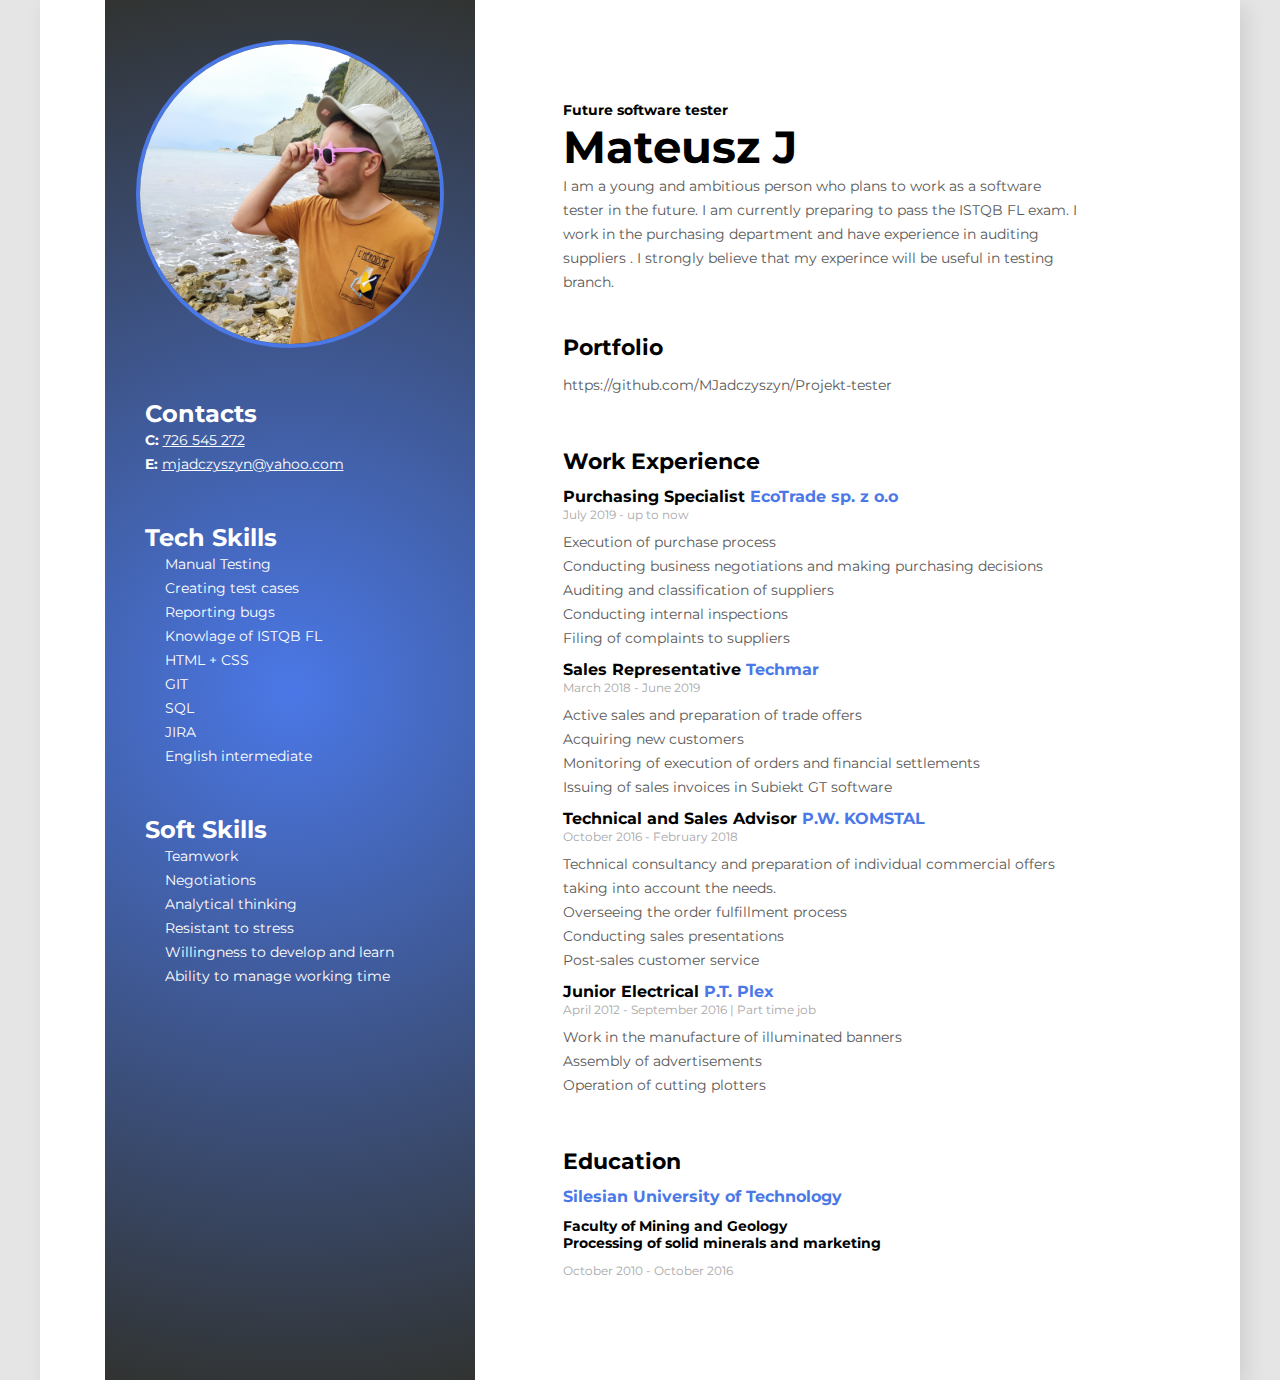
==== CV/index.html @ a484b57c "Add files via upload" ====
<!DOCTYPE html>
<html lang="pl">
  <head>
    <meta charset="UTF-8" />
    <meta http-equiv="X-UA-Compatible" content="IE=edge" />
    <meta name="viewport" content="width=device-width, initial-scale=1.0" />
    <title>Mateusz Jadczszyn CV</title>

    <link rel="preconnect" href="https://fonts.googleapis.com" />
    <link rel="preconnect" href="https://fonts.gstatic.com" crossorigin />
    <link
      href="https://fonts.googleapis.com/css2?family=Montserrat:wght@400;700&display=swap"
      rel="stylesheet"
    />

    <link href="style.css" rel="stylesheet" />
  </head>
  <body>
    <div class="wrapper">
      <main>
        <div class="main-description">
          <h2 class="job-title"> Future software tester</h2>
          <h1>Mateusz J</h1>
          <p class="description">
            I am a young and ambitious person who plans to work as a software tester in the future. 
            I am currently preparing to pass the ISTQB FL exam. 
            I work in the purchasing department and have experience in auditing suppliers&nbsp.
            I strongly believe that my experince will be useful in testing branch.
          </p>
        </div>

        <div class="projects">
          <h2 class="header-primary">Portfolio</h2>
              <a class="list-primary-item" href="https://github.com/MJadczyszyn/Projekt-tester"
                >https://github.com/MJadczyszyn/Projekt-tester</a>

        </div>

        <div class="work-experience">
          <h2 class="header-primary">Work Experience</h2>
          <h3 class="job-name">Purchasing Specialist <span class="highlight"><a class="link" href="https://www.ecotrade.pl/">EcoTrade sp. z o.o</a></span></h3>      
          <p class="job-date">July 2019 - up to now</p>
          <ul class="job-list">
            <li>Execution of purchase process</li>
            <li>Conducting business negotiations and making purchasing decisions</li>
            <li>Auditing and classification of suppliers</li>
            <li>Conducting internal inspections</li>
            <li>Filing of complaints to suppliers</li>
          </ul>
        </div>

        <div class="work-experience">
          <h3 class="job-name">Sales Representative <span class="highlight"><a class="link" href="http://www.techmar.az.pl/">Techmar</a></span></h3>
          <p class="job-date">March 2018 - June 2019</p>
          <ul class="job-list">
            <li>Active sales and preparation of trade offers</li>
            <li>Acquiring new customers</li>
            <li>Monitoring of execution of orders and financial settlements</li>
            <li>Issuing of sales invoices in Subiekt GT software</li>
          </ul>
        </div>

        <div class="work-experience">
          <h3 class="job-name">Technical and Sales Advisor <span class="highlight"><a class="link" href="https://pwkomstal.pl/">P.W. KOMSTAL</a></span></h3>
          <p class="job-date">October 2016 - February 2018</p>
          <ul class="job-list">
            <li>Technical consultancy and preparation of individual commercial offers taking into account the needs.</li>
            <li>Overseeing the order fulfillment process</li>
            <li>Conducting sales presentations</li>
            <li>Post-sales customer service</li>
          </ul>
        </div>

        <div class="work-experience">
          <h3 class="job-name">Junior Electrical <span class="highlight"><a class="link" href="https://plex.com.pl">P.T. Plex</a></span></h3>
          <p class="job-date">April 2012 - September 2016 | Part time job</p>
          <ul class="job-list">
            <li>Work in the manufacture of illuminated banners</li>
            <li>Assembly of advertisements</li>
            <li>Operation of cutting plotters</li>
          </ul>
        </div>

        <div class="school-div">
          <h2 class="header-primary">Education</h2>
          <h3 class="school-name"><span class="highlight"></span><a class="link" href="https://www-arch.polsl.pl/Wydzialy/RG/Strony/witamy.aspx">Silesian University of Technology</a></span></h3>
          <h4 class="school-type">Faculty of Mining and Geology <br/> Processing of solid minerals and marketing</h4>
          <p class="school-date">October 2010 - October 2016</p>
        </div>

      </main>

      <aside>
        <img
          class="cvphoto"
          src="photo4.jpg"
          width="300"
          height="300"
          alt="Zdjęcie Mateusz J"
        />

        <div class="contact-block">
          <h2 class="header-secondary">Contacts</h2>
          <p class="contact-links">
            <span class="bold">C:</span>
            <a class="contact-links" href="tel: 726 545 272"
              >726 545 272</a><br />
            <span class="bold">E:</span>
            <a class="contact-links" href="mailto:mjadczyszyn@yahoo.com">
              mjadczyszyn@yahoo.com</a>
          </p>
          </div>

         <div class="Tech-Skills-Block">
          <h2 class="header-secondary">Tech Skills</h2>
          <ul class="list-secondary">
            <li><span class="list-secondary-item">Manual Testing</span></li><span></span>

            <li><span class="list-secondary-item">Creating test cases</span></li><span></span>
            <li><span class="list-secondary-item">Reporting bugs</span></li><span></span>
            <li><span class="list-secondary-item">Knowlage of ISTQB FL</span></li><span></span>
            <li><span class="list-secondary-item">HTML + CSS</span></li><span>
            <li><span class="list-secondary-item">GIT</span></li>

           

            <li><span class="list-secondary-item">SQL</span></li>
            <li><span class="list-secondary-item">JIRA</span></li>
            <li><span class="list-secondary-item">English intermediate</span></li><span></span>
          </ul>
          </div>

          <div class="Soft-Skills-Block">
          <h2 class="header-secondary">Soft Skills</h2>
          <ul class="list-secondary">
            <li><span class="list-secondary-item">Teamwork</span></li>
            <li><span class="list-secondary-item">Negotiations</span></li>
            <li><span class="list-secondary-item">Analytical thinking</span></li>
            <li><span class="list-secondary-item">Resistant to stress</span></li>
            <li><span class="list-secondary-item">Willingness to develop and learn</span></li>
            <li><span class="list-secondary-item">Ability to manage working time</span></li>

          </ul>
        </div>
      </aside>
    </div>
  </body>
</html>
---- CV/style.css ----
body {
  font-family: "Montserrat", sans-serif;
  background: #e5e5e5;
}

.wrapper {
  display: flex;
  flex-direction: row-reverse;
  justify-content: center;
  width: 1200px;
  margin: 0 auto;
  background: white;
  box-shadow: 6px 6px 20px rgba(0, 0, 0, 0.1);
}

aside {
  width: 370px;
  background: radial-gradient( circle, 
  rgba(75, 120, 231, 1) 0%, 
  rgb(49, 51, 49) 100% );
}

.cvphoto {
  margin-top: 40px;
    display: block;
    margin-left: auto;
    margin-right: auto;
    border-radius: 50%;
    border: 4px solid rgba(75, 120, 231, 1)
}

.header-secondary {
  color: white;
}

.contact-links {
  color: white;
  font-size: 14px;
  line-height: 24px;
}

.bold {
  font-weight: 700;
}

.list-secondary {
  color: #fb6d3a;
  font-size: 14px;
  line-height: 24px;
  margin-left: 0;
  margin-right: 20px;
  padding-left: 20px;
}

.list-secondary-item {
  color: white;
}

.contact-block {
  margin-top: 51px;
  margin-left: 40px;
}

.Tech-Skills-Block {
  margin-top: 47px;
  margin-left: 40px;
}

.Soft-Skills-Block {
  margin-top: 47px;
  margin-left: 40px;
}

main {
  padding: 102px 88px 102px 88px;
}

.main-description {
  width: 520px;
}

.job-title {
  font-weight: 700;
  font-size: 14px;
  line-height: 17px;
}

h1 {
  font-weight: 700;
  font-size: 45px;
  line-height: 55px;
}

.description {
  font-weight: 400;
  font-size: 14px;
  line-height: 24px;
  color: #595959;
  margin-bottom: 40px;
}

.projects {
  width: 485px;
  margin-bottom: 51px;
}

.list-primary {
  font-weight: 700;
  font-size: 14px;
  line-height: 24px;
  color: #000;
  padding-left: 20px;
  list-style-position: inside;
}

.list-primary-item {
  font-weight: 400;
  font-size: 14px;
  line-height: 24px;
  color: #595959;
  text-decoration: none;
}

.header-primary {
  font-weight: 700;
  font-size: 22px;
  line-height: 27px;
  margin-bottom: 12px;
}

.job-name {
  font-weight: 700;
  font-size: 16px;
  line-height: 20px;
  margin-top: 10px;
}

.highlight {
  color: rgba(75, 120, 231, 1)
}

.job-date {
  font-weight: 400;
  font-size: 12px;
  line-height: 15px;
  color: #a8a8a8;
  margin-bottom: 8px;
}

.job-list {
  width: 510px
  font-weight: 400;
  font-size: 14px;
  line-height: 24px;
  color: #595959;
  padding-left: 0px;
}

.work-experience {
  width: 525px;
}

.school-div {
  margin-top: 51px;
}

.school-name {
  font-weight: 700;
  font-size: 16px;
  line-height: 20px;
  margin-top: 10px;
}

.school-type {
  font-weight: 700;
  font-size: 14px;
  line-height: 17px;
  margin-top: 11px;
}

.school-date {
  font-weight: 400;
  font-size: 12px;
  line-height: 15px;
  color: #a8a8a8;
  margin-top: 11px;
}

.profess-cover .prog-row div {
  padding: 0px;
}
.progress {
  display: -webkit-box;
  display: -ms-flexbox;
  display: flex;
  height: 1rem;
  overflow: hidden;
  font-size: .75rem;
  background-color: #e9ecef;
  border-radius: 0.25rem;
}
* {
  margin: 0px;
  padding: 0px;
  list-style: none;
}

.progress-bar {
  display: -webkit-box;
  display: -ms-flexbox;
  display: flex;
  -webkit-box-orient: vertical;
  -webkit-box-direction: normal;
  -ms-flex-direction: column;
  flex-direction: column;
  -webkit-box-pack: center;
  -ms-flex-pack: center;
  justify-content: center;
  color: #fb6d3a
  text-align: center;
  background-color: #fb6d3a;
  transition: width .6s ease;
}
* {
  margin: 0px;
  padding: 0px;
  list-style: none;
}

.link:link {
  color: rgba(75, 120, 231, 1);
  text-decoration: none;
}

a:hover {
  color: #fb6d3a
}

.link:visited {
  color: rgba(75, 120, 231, 1)
}

.link:hover {
  color: #fb6d3a
}
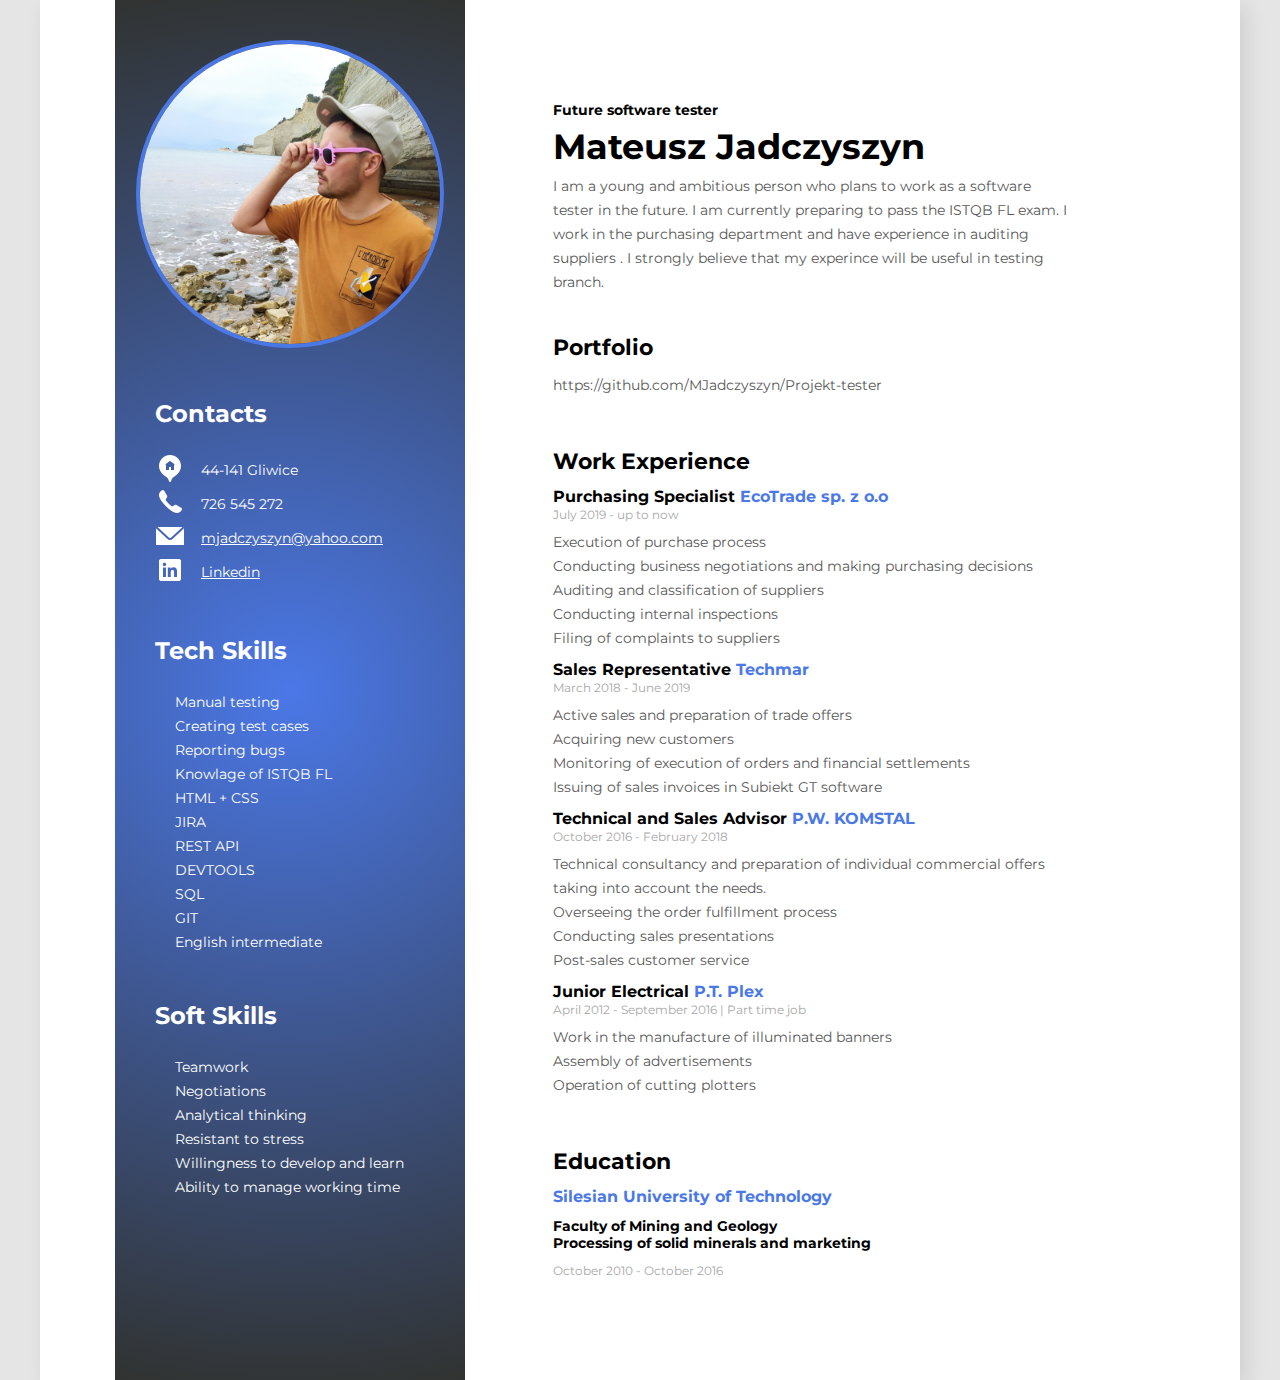
==== commit 89dd30bf: "Update" ====
--- a/CV/index.html
+++ b/CV/index.html
@@ -20,7 +20,7 @@
       <main>
         <div class="main-description">
           <h2 class="job-title"> Future software tester</h2>
-          <h1>Mateusz J</h1>
+          <h1>Mateusz Jadczyszyn</h1>
           <p class="description">
             I am a young and ambitious person who plans to work as a software tester in the future. 
             I am currently preparing to pass the ISTQB FL exam. 
@@ -102,30 +102,61 @@
         <div class="contact-block">
           <h2 class="header-secondary">Contacts</h2>
           <p class="contact-links">
-            <span class="bold">C:</span>
-            <a class="contact-links" href="tel: 726 545 272"
-              >726 545 272</a><br />
-            <span class="bold">E:</span>
-            <a class="contact-links" href="mailto:mjadczyszyn@yahoo.com">
-              mjadczyszyn@yahoo.com</a>
-          </p>
+            
+            <div class="container">
+              <div class="image">
+                <img src="icons8-home-address-30.png">
+              </div>
+              <div class="contact-links">
+                <p> 44-141 Gliwice </p>
+              </div>
+            </div>
+
+            <div class="container">
+              <div class="image">
+                <img src="icons8-phone-30 (1).png">
+              </div>
+              <div class="contact-links">
+                <p>726 545 272</p>
+              </div>
+            </div>
+
+          <div class="container">
+            <div class="image">
+              <img src="icons8-mail-30 (1).png">
+            </div>
+            <div class="contact-links">
+              <p> <a class="contact-links" href="mailto:mjadczyszyn@yahoo.com">
+                mjadczyszyn@yahoo.com</a></p>
+            </div>
+          </div>
+
+          <div class="container">
+            <div class="image">
+              <img src="icons8-linkedin-30.png">
+            </div>
+            <div class="contact-links">
+              <p><a class="contact-links" href="https://www.linkedin.com/in/m-jadczyszyn/">
+                Linkedin</a></p>
+            </div>
+          </div>
+
           </div>
 
          <div class="Tech-Skills-Block">
           <h2 class="header-secondary">Tech Skills</h2>
           <ul class="list-secondary">
-            <li><span class="list-secondary-item">Manual Testing</span></li><span></span>
+            <li><span class="list-secondary-item">Manual testing</span></li><span></span>
 
             <li><span class="list-secondary-item">Creating test cases</span></li><span></span>
             <li><span class="list-secondary-item">Reporting bugs</span></li><span></span>
             <li><span class="list-secondary-item">Knowlage of ISTQB FL</span></li><span></span>
             <li><span class="list-secondary-item">HTML + CSS</span></li><span>
+            <li><span class="list-secondary-item">JIRA</span></li>
+            <li><span class="list-secondary-item">REST API</span></li>
+            <li><span class="list-secondary-item">DEVTOOLS</span></li>
+            <li><span class="list-secondary-item">SQL</span></li>
             <li><span class="list-secondary-item">GIT</span></li>
-
-           
-
-            <li><span class="list-secondary-item">SQL</span></li>
-            <li><span class="list-secondary-item">JIRA</span></li>
             <li><span class="list-secondary-item">English intermediate</span></li><span></span>
           </ul>
           </div>
--- a/CV/style.css
+++ b/CV/style.css
@@ -14,7 +14,7 @@
 }
 
 aside {
-  width: 370px;
+  width: 350px;
   background: radial-gradient( circle, 
   rgba(75, 120, 231, 1) 0%, 
   rgb(49, 51, 49) 100% );
@@ -31,6 +31,7 @@
 
 .header-secondary {
   color: white;
+  margin-bottom: 25px;
 }
 
 .contact-links {
@@ -59,6 +60,7 @@
 .contact-block {
   margin-top: 51px;
   margin-left: 40px;
+  margin-bottom: 40px;
 }
 
 .Tech-Skills-Block {
@@ -87,7 +89,7 @@
 
 h1 {
   font-weight: 700;
-  font-size: 45px;
+  font-size: 35px;
   line-height: 55px;
 }
 
@@ -243,3 +245,30 @@
 .link:hover {
   color: #fb6d3a
 }
+
+
+.icon {
+  float: left; 
+  margin-right: 0px; 
+ }
+
+ .container {
+  display: flex;
+  align-items: center;
+  justify-content: left
+}
+
+img {
+  max-width: 100%
+}
+
+.image {
+  flex-basis: 15%
+}
+
+.container1 {
+  display: flex;
+  align-items: center;
+  justify-content: center;
+}
+
